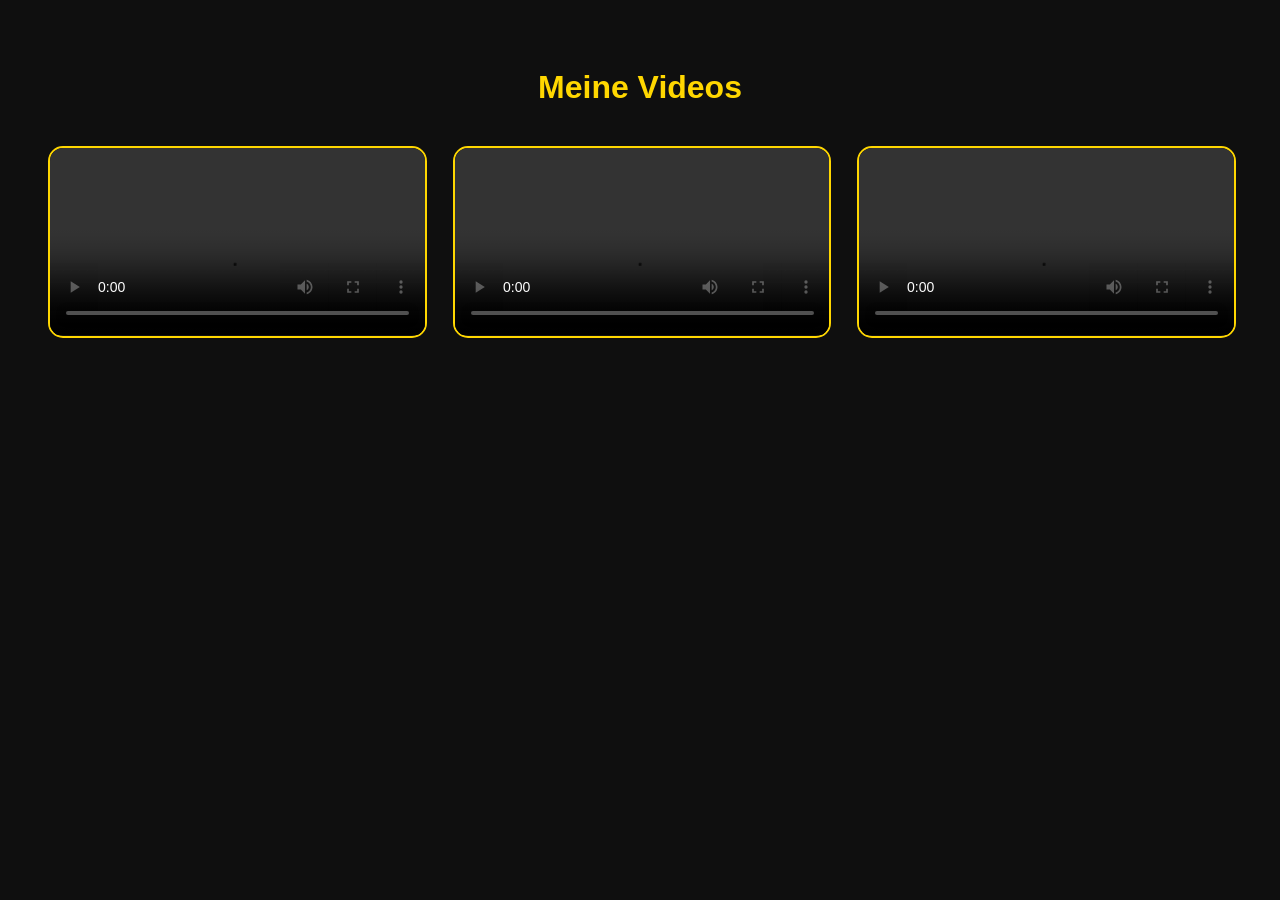
==== videos.html @ dc1f2727 "upload website" ====
<!DOCTYPE html>
<html lang="de">
<head>
<meta charset="UTF-8">
<meta name="viewport" content="width=device-width, initial-scale=1.0">

<title>Meine Videos</title>

<style>

body{
    background:#0f0f0f;
    color:white;
    font-family:Arial;
    padding:40px;
}

h1{
    text-align:center;
    color:gold;
    margin-bottom:40px;
}

.video-grid{
    display:grid;
    grid-template-columns:repeat(auto-fit,minmax(320px,1fr));
    gap:30px;
}

video{
    width:100%;
    border:2px solid gold;
    border-radius:15px;
}

</style>
</head>

<body>

<h1>Meine Videos</h1>

<div class="video-grid">

    <video controls>
        <source src="assets/video1.mp4" type="video/mp4">
    </video>

    <video controls>
        <source src="assets/video2.mp4" type="video/mp4">
    </video>

    <video controls>
        <source src="assets/video3.mp4" type="video/mp4">
    </video>

</div>

</body>
</html>
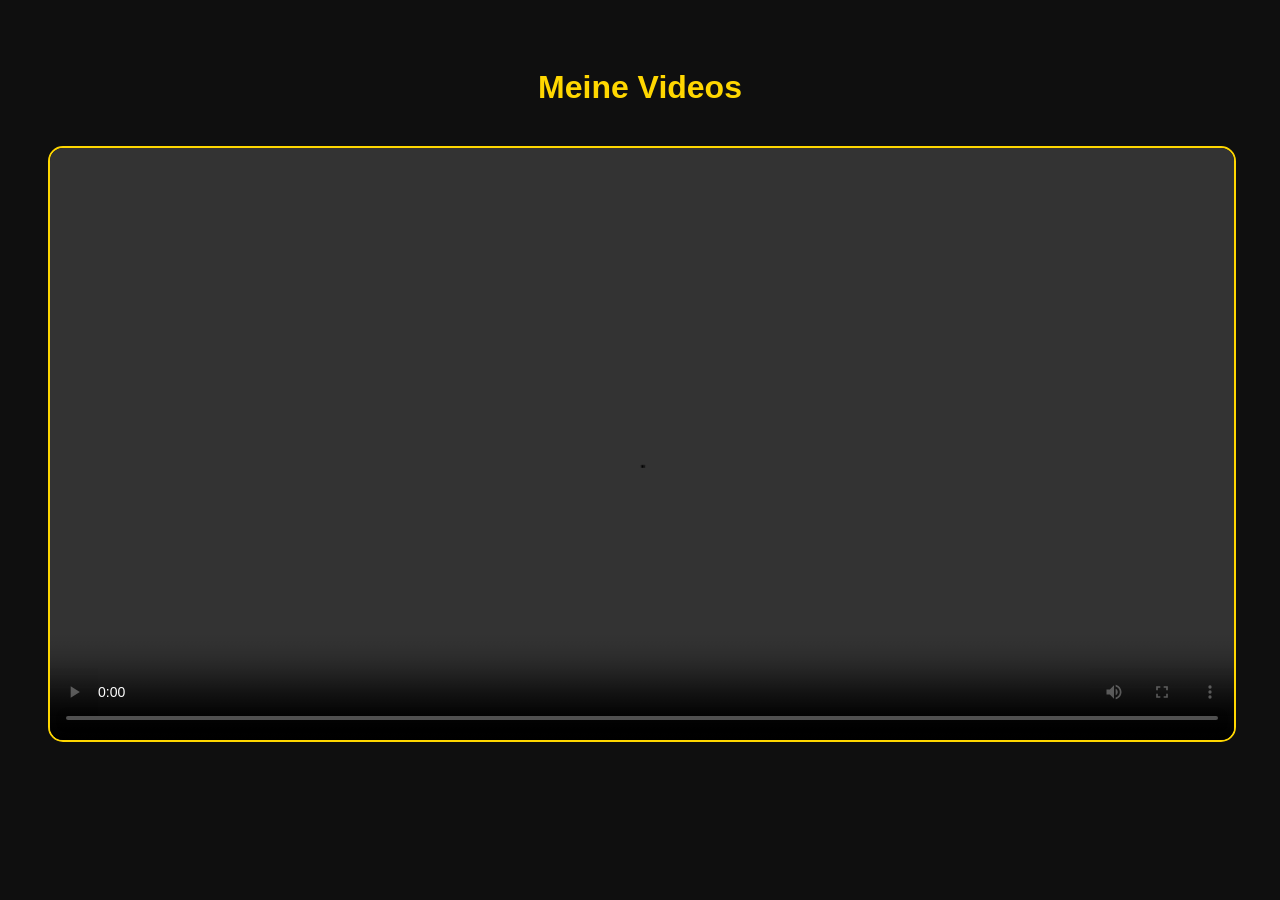
==== commit e8d740ce: "Update videos.html" ====
--- a/videos.html
+++ b/videos.html
@@ -46,14 +46,6 @@
         <source src="assets/video1.mp4" type="video/mp4">
     </video>
 
-    <video controls>
-        <source src="assets/video2.mp4" type="video/mp4">
-    </video>
-
-    <video controls>
-        <source src="assets/video3.mp4" type="video/mp4">
-    </video>
-
 </div>
 
 </body>
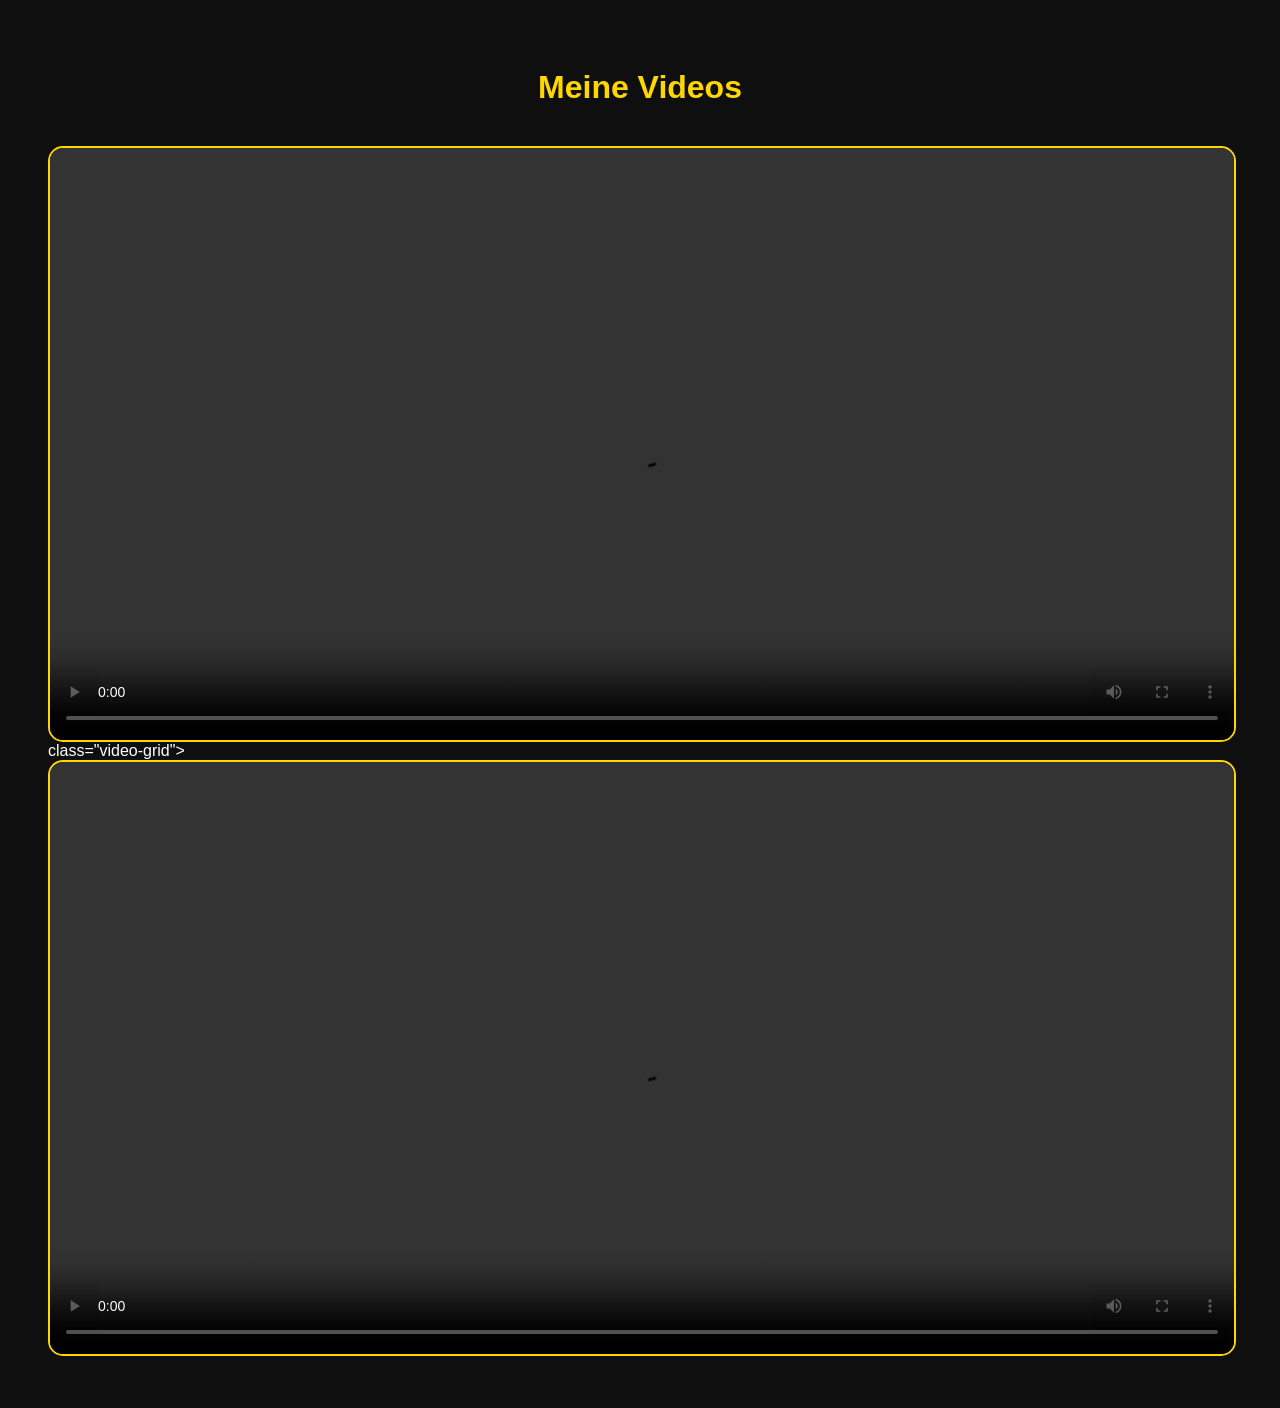
==== commit 255964d5: "AZ" ====
--- a/videos.html
+++ b/videos.html
@@ -46,7 +46,12 @@
         <source src="assets/video1.mp4" type="video/mp4">
     </video>
 
+</div> class="video-grid">
+
+    <video controls>
+        <source src="assets/video2.mp4" type="video/mp4">
+    </video>
+
 </div>
-
 </body>
 </html>
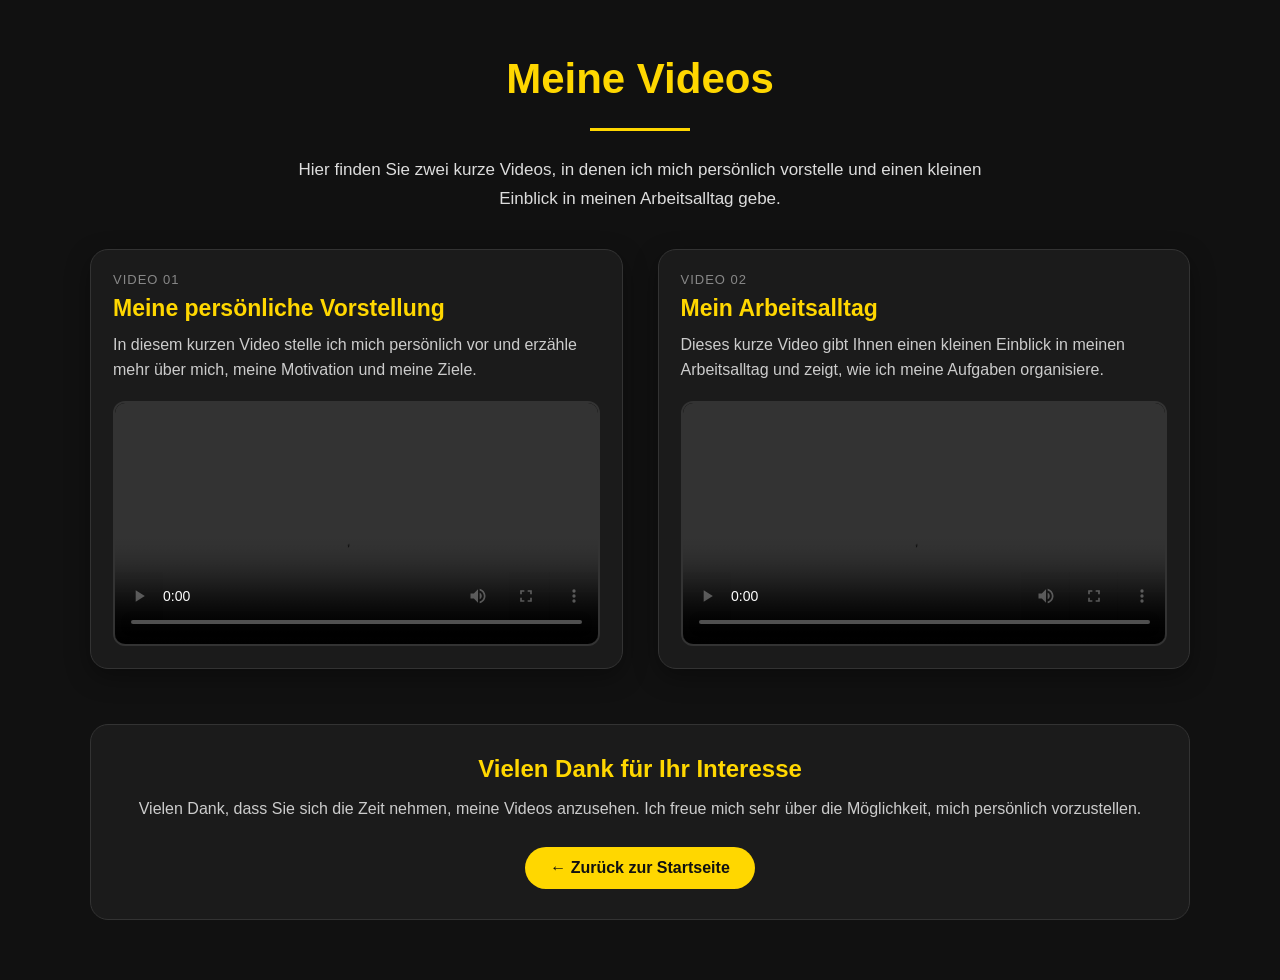
==== commit e8ddbfad: "ss" ====
--- a/videos.html
+++ b/videos.html
@@ -1,57 +1,260 @@
 <!DOCTYPE html>
 <html lang="de">
+
 <head>
-<meta charset="UTF-8">
-<meta name="viewport" content="width=device-width, initial-scale=1.0">
-
-<title>Meine Videos</title>
-
-<style>
-
-body{
-    background:#0f0f0f;
-    color:white;
-    font-family:Arial;
-    padding:40px;
-}
-
-h1{
-    text-align:center;
-    color:gold;
-    margin-bottom:40px;
-}
-
-.video-grid{
-    display:grid;
-    grid-template-columns:repeat(auto-fit,minmax(320px,1fr));
-    gap:30px;
-}
-
-video{
-    width:100%;
-    border:2px solid gold;
-    border-radius:15px;
-}
-
-</style>
+    <meta charset="UTF-8">
+    <meta name="viewport" content="width=device-width, initial-scale=1.0">
+
+    <title>Meine Videos | Mohamed Es Sayah</title>
+
+    <style>
+        * {
+            box-sizing: border-box;
+            margin: 0;
+            padding: 0;
+        }
+
+        body {
+            font-family: Arial, sans-serif;
+            background: #111;
+            color: white;
+            min-height: 100vh;
+        }
+
+        /* Header */
+        header {
+            text-align: center;
+            padding: 55px 20px 35px;
+        }
+
+        header h1 {
+            font-size: 42px;
+            color: gold;
+            margin-bottom: 15px;
+        }
+
+        header p {
+            max-width: 700px;
+            margin: auto;
+            color: #ddd;
+            font-size: 17px;
+            line-height: 1.7;
+        }
+
+        .line {
+            width: 100px;
+            height: 3px;
+            background: gold;
+            margin: 25px auto;
+        }
+
+        /* Main */
+        main {
+            width: 90%;
+            max-width: 1100px;
+            margin: auto;
+            padding-bottom: 60px;
+        }
+
+        .video-grid {
+            display: grid;
+            grid-template-columns: repeat(2, 1fr);
+            gap: 35px;
+        }
+
+        /* Video Cards */
+        .video-card {
+            background: #1b1b1b;
+            border: 1px solid #333;
+            border-radius: 18px;
+            padding: 22px;
+            box-shadow: 0 8px 25px rgba(0, 0, 0, 0.35);
+            transition: 0.3s ease;
+        }
+
+        .video-card:hover {
+            transform: translateY(-6px);
+            border-color: gold;
+            box-shadow: 0 12px 30px rgba(255, 215, 0, 0.12);
+        }
+
+        .video-card h2 {
+            color: gold;
+            font-size: 23px;
+            margin-bottom: 10px;
+        }
+
+        .video-card p {
+            color: #ccc;
+            line-height: 1.6;
+            margin-bottom: 18px;
+        }
+
+        video {
+            width: 100%;
+            display: block;
+            border-radius: 12px;
+            border: 2px solid #333;
+            background: black;
+        }
+
+        .video-number {
+            color: #888;
+            font-size: 13px;
+            margin-bottom: 8px;
+            text-transform: uppercase;
+            letter-spacing: 1px;
+        }
+
+        /* Bottom text */
+        .contact-text {
+            text-align: center;
+            margin-top: 55px;
+            padding: 30px;
+            background: #1b1b1b;
+            border-radius: 18px;
+            border: 1px solid #333;
+        }
+
+        .contact-text h2 {
+            color: gold;
+            margin-bottom: 12px;
+        }
+
+        .contact-text p {
+            color: #ccc;
+            line-height: 1.7;
+        }
+
+        /* Back button */
+        .back-button {
+            display: inline-block;
+            margin-top: 25px;
+            padding: 12px 25px;
+            color: #111;
+            background: gold;
+            text-decoration: none;
+            border-radius: 25px;
+            font-weight: bold;
+            transition: 0.3s;
+        }
+
+        .back-button:hover {
+            background: white;
+            transform: scale(1.04);
+        }
+
+        /* Mobile */
+        @media (max-width: 800px) {
+
+            header h1 {
+                font-size: 32px;
+            }
+
+            .video-grid {
+                grid-template-columns: 1fr;
+            }
+
+            main {
+                width: 94%;
+            }
+
+            .video-card {
+                padding: 16px;
+            }
+        }
+    </style>
 </head>
 
+
 <body>
 
-<h1>Meine Videos</h1>
-
-<div class="video-grid">
-
-    <video controls>
-        <source src="assets/video1.mp4" type="video/mp4">
-    </video>
-
-</div> class="video-grid">
-
-    <video controls>
-        <source src="assets/video2.mp4" type="video/mp4">
-    </video>
-
-</div>
+    <header>
+
+        <h1>Meine Videos</h1>
+
+        <div class="line"></div>
+
+        <p>
+            Hier finden Sie zwei kurze Videos, in denen ich mich persönlich
+            vorstelle und einen kleinen Einblick in meinen Arbeitsalltag gebe.
+        </p>
+
+    </header>
+
+
+    <main>
+
+        <div class="video-grid">
+
+
+            <!-- Video 1 -->
+            <div class="video-card">
+
+                <div class="video-number">
+                    Video 01
+                </div>
+
+                <h2>Meine persönliche Vorstellung</h2>
+
+                <p>
+                    In diesem kurzen Video stelle ich mich persönlich vor
+                    und erzähle mehr über mich, meine Motivation und meine Ziele.
+                </p>
+
+                <video controls preload="metadata">
+                    <source src="assets/video1.mp4" type="video/mp4">
+                    Ihr Browser unterstützt dieses Videoformat nicht.
+                </video>
+
+            </div>
+
+
+            <!-- Video 2 -->
+            <div class="video-card">
+
+                <div class="video-number">
+                    Video 02
+                </div>
+
+                <h2>Mein Arbeitsalltag</h2>
+
+                <p>
+                    Dieses kurze Video gibt Ihnen einen kleinen Einblick
+                    in meinen Arbeitsalltag und zeigt, wie ich meine Aufgaben
+                    organisiere.
+                </p>
+
+                <video controls preload="metadata">
+                    <source src="assets/video2.mp4" type="video/mp4">
+                    Ihr Browser unterstützt dieses Videoformat nicht.
+                </video>
+
+            </div>
+
+
+        </div>
+
+
+        <!-- Information -->
+        <div class="contact-text">
+
+            <h2>Vielen Dank für Ihr Interesse</h2>
+
+            <p>
+                Vielen Dank, dass Sie sich die Zeit nehmen,
+                meine Videos anzusehen. Ich freue mich sehr
+                über die Möglichkeit, mich persönlich vorzustellen.
+            </p>
+
+            <a href="index.html" class="back-button">
+                ← Zurück zur Startseite
+            </a>
+
+        </div>
+
+    </main>
+
 </body>
+
 </html>
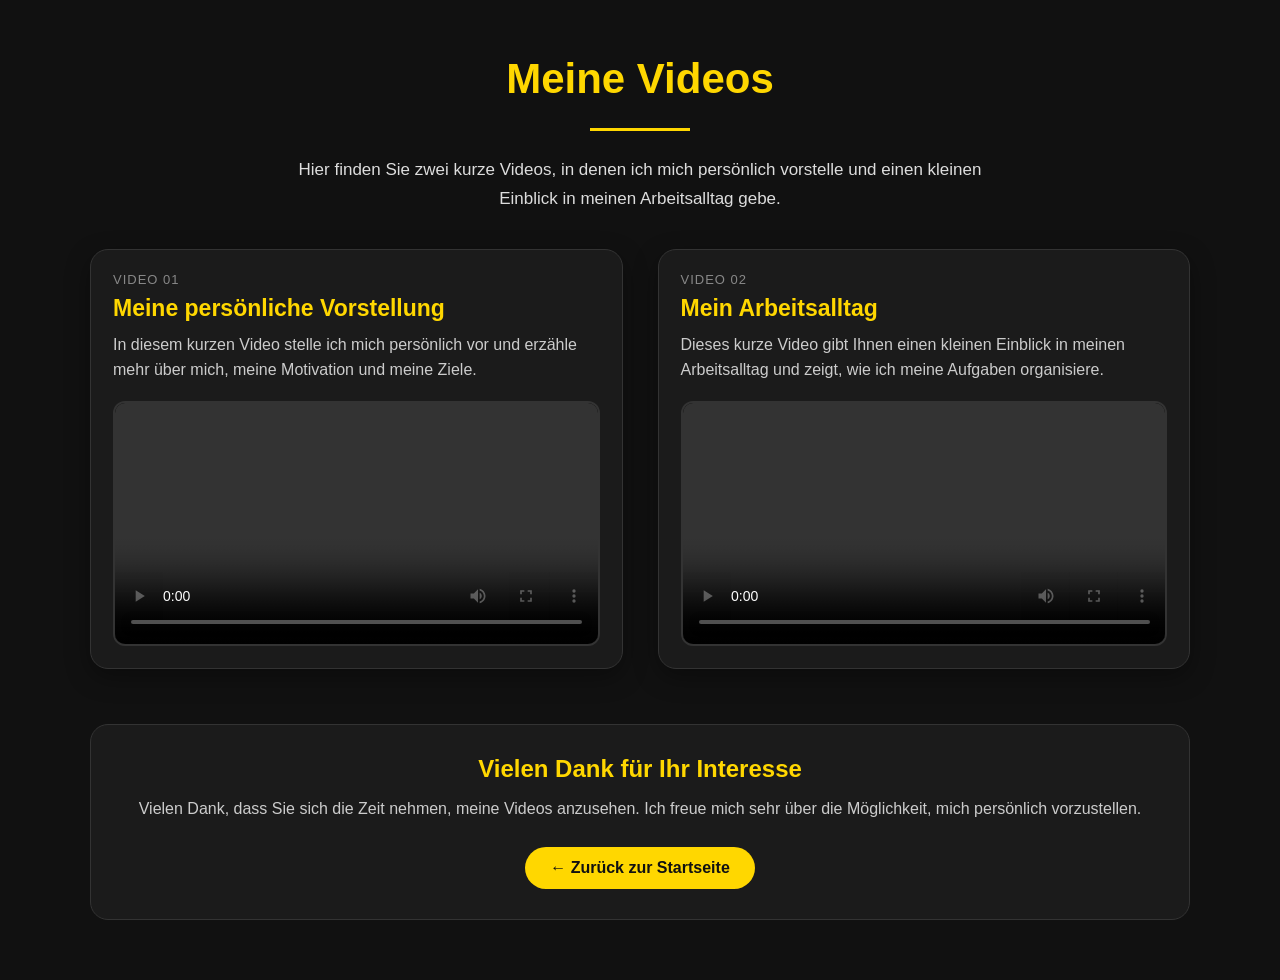
==== commit ffec1b9d: "ubdate video page" ====
--- a/videos.html
+++ b/videos.html
@@ -254,7 +254,5 @@
         </div>
 
     </main>
-
 </body>
-
 </html>
